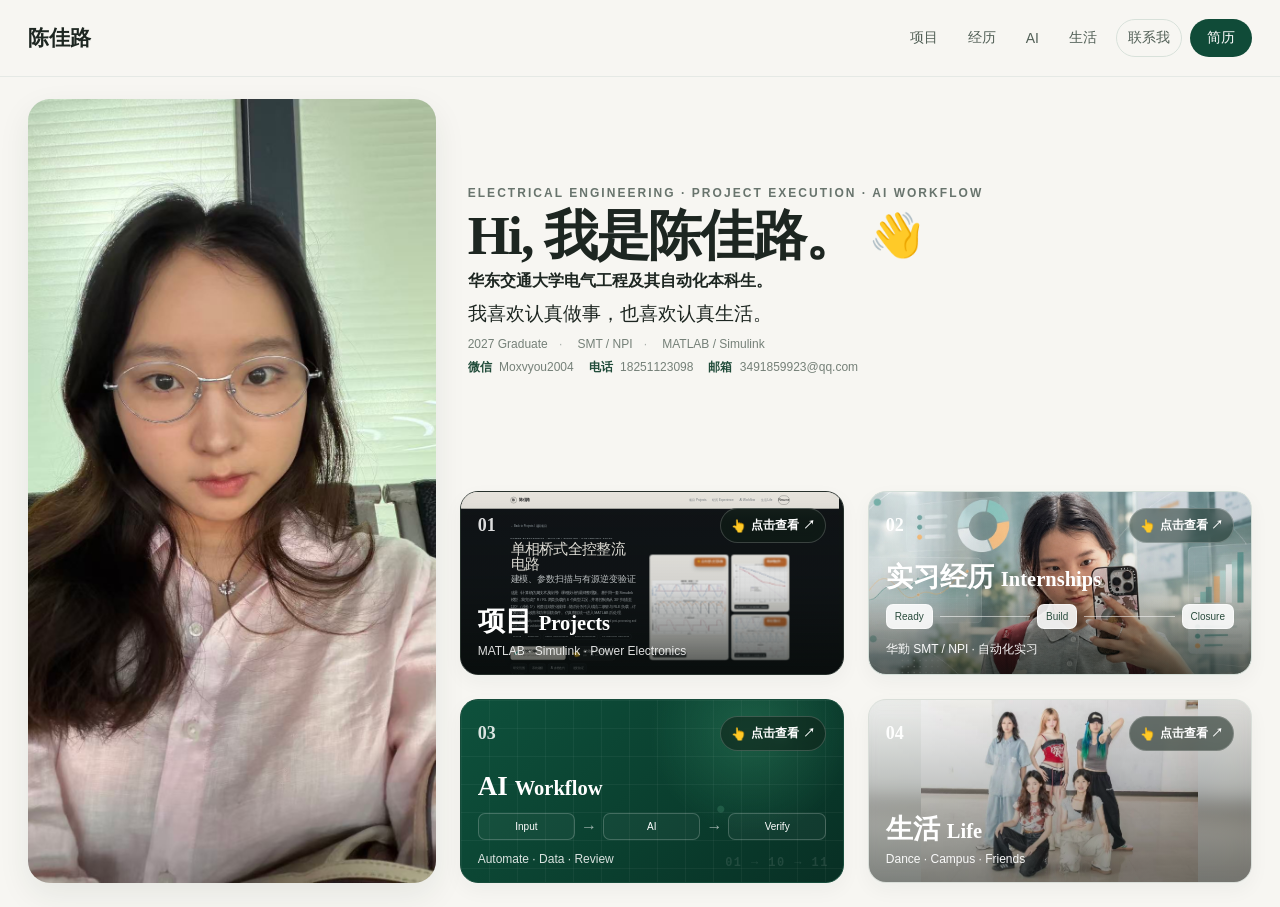
==== index.html @ bb328bc7 "Fix internship card image quality" ====
<!doctype html>
<html lang="zh-CN">
<head>
<meta charset="utf-8">
<meta name="viewport" content="width=device-width,initial-scale=1">
<meta http-equiv="Cache-Control" content="no-cache,no-store,must-revalidate">
<title>陈佳路｜Portfolio</title>
<meta name="description" content="陈佳路的个人作品集：电气工程、项目推进、AI工作流与校园生活。">
<style>
:root{
  --bg:#f7f6f2;--text:#1d2621;--muted:#6f7972;--line:#dde4de;
  --green:#104b38;--soft:#edf3ee;--radius:18px;
}
*{box-sizing:border-box}
html,body{margin:0;padding:0;background:var(--bg);color:var(--text)}
body{font-family:Inter,"PingFang SC","Microsoft YaHei",sans-serif}
a{color:inherit;text-decoration:none}
.wrap{width:min(1320px,calc(100vw - 56px));margin:0 auto}
.site-header{
  position:sticky;top:0;z-index:20;background:rgba(247,246,242,.94);
  backdrop-filter:blur(10px);border-bottom:1px solid #e5e9e5
}
.nav{min-height:76px;display:flex;align-items:center;justify-content:space-between;gap:20px}
.brand{font-family:Georgia,"Songti SC",serif;font-size:21px;font-weight:700}
.navlinks{display:flex;align-items:center;gap:8px;flex-wrap:wrap}
.navlinks a{padding:9px 11px;border-radius:999px;font-size:14px;color:#526057;transition:.2s ease}
.navlinks a:hover{background:#edf2ee;color:#173e2f}
.contact-nav{border:1px solid #d8e1da}
.resume-btn{background:var(--green)!important;color:#fff!important;padding:10px 17px!important}

.home{padding:22px 0 24px}
.home-layout{
  display:grid;
  grid-template-columns:minmax(390px,1.08fr) minmax(0,.96fr) minmax(0,.96fr);
  grid-template-rows:minmax(172px,auto) 184px 184px;
  gap:24px;
  min-height:calc(100vh - 116px);
}
.portrait{
  grid-column:1;grid-row:1 / 4;margin:0;border-radius:22px;overflow:hidden;
  min-height:588px;background:#e9ece8;box-shadow:0 12px 32px rgba(31,49,39,.08)
}
.portrait img{width:100%;height:100%;display:block;object-fit:cover;object-position:center 24%}

.intro{
  grid-column:2 / 4;grid-row:1;display:flex;flex-direction:column;justify-content:center;
  padding:4px 6px 8px 8px;min-width:0
}
.kicker{font-size:12px;letter-spacing:.17em;text-transform:uppercase;color:#68746d;font-weight:700;margin-bottom:9px}
.intro h1{
  margin:0 0 7px;font-family:Georgia,"Songti SC",serif;font-size:54px;line-height:1.02;
  letter-spacing:-.035em;display:flex;align-items:center;gap:12px;flex-wrap:wrap
}
.wave{display:inline-block;transform-origin:72% 72%;font-size:.8em;animation:wave 1.7s ease-in-out infinite}
@keyframes wave{
  0%,100%{transform:rotate(0)}
  12%{transform:rotate(17deg)}24%{transform:rotate(-8deg)}
  36%{transform:rotate(16deg)}48%{transform:rotate(-5deg)}
  60%{transform:rotate(10deg)}72%{transform:rotate(0)}
}
.school{font-size:16px;font-weight:650;margin:0 0 7px}
.intro-line{font-family:Georgia,"Songti SC",serif;font-size:19px;line-height:1.55;margin:0 0 9px;max-width:820px}
.meta,.contact-row{display:flex;flex-wrap:wrap;align-items:center;gap:7px 15px;font-size:12px;color:#758078}
.meta{margin-bottom:8px}
.meta span:not(:last-child)::after{content:" ·";color:#aab0ac;margin-left:8px}
.contact-row b{color:#214c3a;margin-right:4px}
.contact-row a:hover{color:var(--green)}

.card{
  position:relative;overflow:hidden;border-radius:var(--radius);border:1px solid var(--line);
  min-height:184px;background:var(--soft);transition:transform .2s ease,box-shadow .2s ease,border-color .2s ease;
  box-shadow:0 7px 20px rgba(31,49,39,.045)
}
.card:hover{transform:translateY(-4px);box-shadow:0 14px 30px rgba(31,49,39,.105);border-color:#b9c7bd}
.card-bg,.card-shade{position:absolute;inset:0}
.card-content{position:relative;z-index:2;height:100%;display:flex;flex-direction:column;justify-content:space-between;padding:16px 17px}
.card-head{display:flex;align-items:center;justify-content:space-between;gap:12px}
.no{font-family:Georgia,serif;font-size:18px;font-weight:700;color:#617067}
.click{
  display:inline-flex;align-items:center;gap:5px;padding:8px 10px;border-radius:999px;
  background:rgba(255,255,255,.82);border:1px solid rgba(200,214,204,.92);
  color:#315946;font-size:12px;font-weight:700;backdrop-filter:blur(6px)
}
.click .finger{display:inline-block;transition:transform .2s ease}
.card:hover .click .finger{transform:translateX(3px) rotate(-5deg)}
.card h2{
  font-family:Georgia,"Songti SC",serif;font-size:27px;line-height:1.08;margin:0 0 8px;
  display:flex;gap:7px;align-items:baseline;flex-wrap:wrap
}
.card h2 em{font-size:.76em;font-style:normal}
.card p{margin:0;font-size:12px;color:#6b766f}
.project{grid-column:2;grid-row:2;color:#fff;border-color:#27312c}
.project .card-bg{background:#101516;overflow:hidden}
.project-preview{
  position:absolute;inset:0;overflow:hidden;background:#101516;pointer-events:none
}
.project-preview iframe{
  position:absolute;left:0;top:0;width:1680px;height:920px;border:0;
  transform:scale(.255);transform-origin:0 0;pointer-events:none
}
.project .card-shade{
  background:linear-gradient(180deg,rgba(7,12,10,.02) 0%,rgba(7,12,10,.14) 52%,rgba(7,12,10,.70) 100%)
}
.project .no,.project p{color:rgba(255,255,255,.86)}
.project .click,.life .click,.ai .click{
  background:rgba(15,31,23,.56);border-color:rgba(255,255,255,.18);color:#fff
}
.experience{
  grid-column:3;grid-row:2;color:#fff;
  background-image:
    linear-gradient(180deg,rgba(7,17,13,.00) 0%,rgba(7,17,13,.08) 44%,rgba(7,17,13,.56) 100%),
    url("[data-uri]");
  background-size:cover;background-position:62% 42%;background-repeat:no-repeat;background-color:#cfdad4;border-color:#d4ded8
}
.experience:after{
  content:"";position:absolute;inset:0;pointer-events:none;
  background:linear-gradient(180deg,rgba(5,14,10,0) 0%,rgba(5,14,10,0) 58%,rgba(5,14,10,.22) 100%)
}
.flow{display:grid;grid-template-columns:auto 1fr auto 1fr auto;gap:7px;align-items:center;margin:12px 0}
.flow span{padding:6px 8px;border:1px solid #c8d4cb;background:rgba(255,255,255,.72);border-radius:7px;font-size:10px}
.flow i{height:1px;background:#afc0b5}
.experience .no,.experience p{color:rgba(255,255,255,.96)}
.experience h2{color:#fff;text-shadow:0 2px 12px rgba(0,0,0,.20)}
.experience .click{background:rgba(11,34,25,.48);border-color:rgba(255,255,255,.24);color:#fff}
.experience .flow span{background:rgba(255,255,255,.88);border-color:rgba(255,255,255,.50);color:#2a4c3d}
.experience .flow i{background:rgba(255,255,255,.52)}

.ai{
  grid-column:2;grid-row:3;color:#fff;isolation:isolate;
  background:
    radial-gradient(circle at 84% 20%,rgba(114,208,165,.25) 0 4px,transparent 5px),
    radial-gradient(circle at 68% 60%,rgba(114,208,165,.18) 0 3px,transparent 4px),
    linear-gradient(rgba(255,255,255,.045) 1px,transparent 1px),
    linear-gradient(90deg,rgba(255,255,255,.045) 1px,transparent 1px),
    radial-gradient(circle at 76% 18%,rgba(71,168,124,.30),transparent 31%),
    linear-gradient(135deg,#0e513c 0%,#0a3e2e 58%,#082f24 100%);
  background-size:auto,auto,28px 28px,28px 28px,auto,auto;
  border-color:#174c3b
}
.ai:after{
  content:"01  →  10  →  11";position:absolute;right:14px;bottom:12px;z-index:0;
  font:700 12px/1.1 ui-monospace,SFMono-Regular,Menlo,monospace;
  letter-spacing:.12em;color:rgba(255,255,255,.10)
}
.ai .no,.ai p{color:rgba(255,255,255,.85)}
.ai-flow{display:grid;grid-template-columns:1fr auto 1fr auto 1fr;gap:6px;align-items:center;margin:12px 0}
.ai-flow span{padding:7px 5px;text-align:center;border:1px solid rgba(255,255,255,.2);border-radius:7px;font-size:10px;background:rgba(255,255,255,.04)}
.ai-flow b{font-weight:400;opacity:.6}
.life{grid-column:3;grid-row:3;color:#fff;border-color:#d9ded9;background:#dfe4df;isolation:isolate}
.life .card-bg{
  background-image:url("网站素材/crazy练习室合影.jpg");
  background-size:cover;background-position:center 32%;
  filter:blur(10px) saturate(.82);transform:scale(1.08);opacity:.72
}
.life::after{
  content:"";position:absolute;inset:0;z-index:0;
  background-image:url("网站素材/crazy练习室合影.jpg");
  background-size:contain;background-repeat:no-repeat;background-position:center;
  pointer-events:none
}
.life:hover .card-bg{transform:scale(1.10)}
.life .card-shade{z-index:1;background:linear-gradient(180deg,rgba(10,17,13,.02),rgba(10,17,13,.48))}
.life .no,.life p{color:rgba(255,255,255,.95)}
.life .card-content{z-index:2}

.reveal{opacity:0;transform:translateY(12px);animation:reveal .58s cubic-bezier(.22,.7,.25,1) forwards}
.r1{animation-delay:.03s}.r2{animation-delay:.10s}.r3{animation-delay:.17s}.r4{animation-delay:.24s}.r5{animation-delay:.31s}.r6{animation-delay:.38s}
@keyframes reveal{to{opacity:1;transform:none}}

@media(min-width:1051px) and (max-width:1350px){
  .home-layout{grid-template-columns:minmax(350px,1.04fr) minmax(0,.98fr) minmax(0,.98fr)}
  .project-preview iframe{transform:scale(.225)}
}
@media(max-width:1050px){
  .home-layout{grid-template-columns:1.06fr .94fr;grid-template-rows:auto auto 190px 190px;min-height:auto}
  .portrait{grid-column:1;grid-row:1 / 3;min-height:520px}
  .intro{grid-column:2;grid-row:1;padding-left:4px}
  .project{grid-column:2;grid-row:2}
  .experience{grid-column:1;grid-row:3}
  .ai{grid-column:2;grid-row:3}
  .life{grid-column:1 / 3;grid-row:4}
  .intro h1{font-size:44px}
}
@media(max-width:720px){
  .experience{background-position:60% 42%}
  .wrap{width:min(100vw - 28px,1320px)}
  .nav{min-height:70px}
  .navlinks{gap:4px}
  .navlinks a{font-size:12px;padding:7px 8px}
  .home{padding:15px 0 20px}
  .home-layout{grid-template-columns:1fr;grid-template-rows:auto;gap:14px}
  .portrait,.intro,.project,.experience,.ai,.life{grid-column:auto;grid-row:auto}
  .portrait{min-height:430px;aspect-ratio:4/5}
  .intro{padding:4px 2px 9px}
  .intro h1{font-size:39px}
  .intro-line{font-size:17px}
  .card{min-height:184px}
}
@media(prefers-reduced-motion:reduce){
  .wave,.reveal{animation:none!important}.reveal{opacity:1;transform:none}
}
</style>
</head>
<body>
<header class="site-header">
  <div class="wrap nav">
    <a class="brand" href="index.html">陈佳路</a>
    <nav class="navlinks">
      <a href="rectifier-case.html">项目</a>
      <a href="experience.html">经历</a>
      <a href="ai.html">AI</a>
      <a href="life.html">生活</a>
      <a class="contact-nav" href="contact.html">联系我</a>
      <a class="resume-btn" href="resume.html">简历</a>
    </nav>
  </div>
</header>

<main class="wrap home">
  <section class="home-layout">
    <figure class="portrait reveal r1">
      <img src="眼镜照.jpg" alt="陈佳路个人照片">
    </figure>

    <section class="intro reveal r2">
      <div class="kicker">Electrical Engineering · Project Execution · AI Workflow</div>
      <h1>Hi, 我是陈佳路。<span class="wave" aria-label="挥手">👋</span></h1>
      <p class="school">华东交通大学电气工程及其自动化本科生。</p>
      <p class="intro-line">我喜欢认真做事，也喜欢认真生活。</p>
      <div class="meta">
        <span>2027 Graduate</span><span>SMT / NPI</span><span>MATLAB / Simulink</span>
      </div>
      <div class="contact-row">
        <span><b>微信</b> Moxvyou2004</span>
        <a href="tel:18251123098"><b>电话</b> 18251123098</a>
        <a href="mailto:3491859923@qq.com"><b>邮箱</b> 3491859923@qq.com</a>
      </div>
    </section>

    <a class="card project reveal r3" href="rectifier-case.html">
      <div class="card-bg">
        <div class="project-preview" aria-hidden="true">
          <iframe src="rectifier-case.html" title="-1" tabindex="-1" loading="eager"></iframe>
        </div>
      </div><div class="card-shade"></div>
      <div class="card-content">
        <div class="card-head"><span class="no">01</span><span class="click"><span class="finger">👆</span> 点击查看 ↗</span></div>
        <div><h2>项目 <em>Projects</em></h2><p>MATLAB · Simulink · Power Electronics</p></div>
      </div>
    </a>

    <a class="card experience reveal r4" href="experience.html">
      <div class="card-content">
        <div class="card-head"><span class="no">02</span><span class="click"><span class="finger">👆</span> 点击查看 ↗</span></div>
        <div>
          <h2>实习经历 <em>Internships</em></h2>
          <div class="flow"><span>Ready</span><i></i><span>Build</span><i></i><span>Closure</span></div>
          <p>华勤 SMT / NPI · 自动化实习</p>
        </div>
      </div>
    </a>

    <a class="card ai reveal r5" href="ai.html">
      <div class="card-content">
        <div class="card-head"><span class="no">03</span><span class="click"><span class="finger">👆</span> 点击查看 ↗</span></div>
        <div>
          <h2>AI <em>Workflow</em></h2>
          <div class="ai-flow"><span>Input</span><b>→</b><span>AI</span><b>→</b><span>Verify</span></div>
          <p>Automate · Data · Review</p>
        </div>
      </div>
    </a>

    <a class="card life reveal r6" href="life.html">
      <div class="card-bg"></div><div class="card-shade"></div>
      <div class="card-content">
        <div class="card-head"><span class="no">04</span><span class="click"><span class="finger">👆</span> 点击查看 ↗</span></div>
        <div><h2>生活 <em>Life</em></h2><p>Dance · Campus · Friends</p></div>
      </div>
    </a>
  </section>
</main>
</body>
</html>
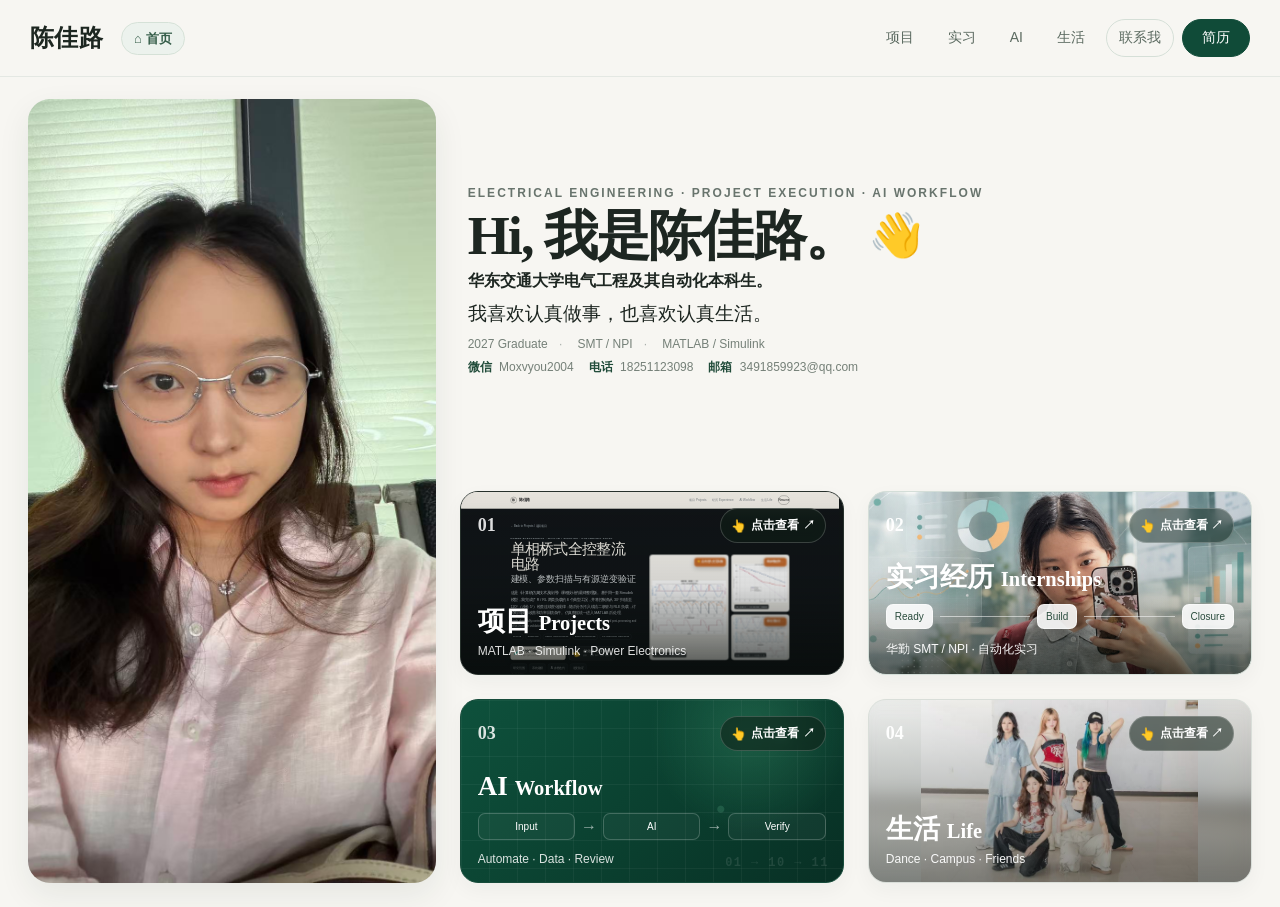
==== commit 170c5698: "Unify sticky site navigation on all pages; fix mobile menu and rename Experience to Internship" ====
--- a/index.html
+++ b/index.html
@@ -200,18 +200,22 @@
   .wave,.reveal{animation:none!important}.reveal{opacity:1;transform:none}
 }
 </style>
+<link rel="stylesheet" href="shared-header.css?v=20261014-unified2">
 </head>
 <body>
-<header class="site-header">
-  <div class="wrap nav">
-    <a class="brand" href="index.html">陈佳路</a>
-    <nav class="navlinks">
-      <a href="rectifier-case.html">项目</a>
-      <a href="experience.html">经历</a>
-      <a href="ai.html">AI</a>
-      <a href="life.html">生活</a>
-      <a class="contact-nav" href="contact.html">联系我</a>
-      <a class="resume-btn" href="resume.html">简历</a>
+<header class="portfolio-header">
+  <div class="portfolio-bar">
+    <div class="portfolio-identity">
+      <a class="portfolio-brand" href="index.html" aria-label="陈佳路，返回主页">陈佳路</a>
+      <a class="portfolio-home" href="index.html" aria-current="page">⌂ 首页</a>
+    </div>
+    <nav class="portfolio-menu" aria-label="个人网站主导航">
+      <a class="portfolio-link" href="projects.html">项目</a>
+      <a class="portfolio-link" href="experience.html">实习</a>
+      <a class="portfolio-link" href="ai.html">AI</a>
+      <a class="portfolio-link" href="life.html">生活</a>
+      <a class="portfolio-link portfolio-contact" href="contact.html">联系我</a>
+      <a class="portfolio-link portfolio-resume" href="resume.html">简历</a>
     </nav>
   </div>
 </header>
@@ -237,10 +241,10 @@
       </div>
     </section>
 
-    <a class="card project reveal r3" href="rectifier-case.html">
+    <a class="card project reveal r3" href="projects.html">
       <div class="card-bg">
         <div class="project-preview" aria-hidden="true">
-          <iframe src="rectifier-case.html" title="-1" tabindex="-1" loading="eager"></iframe>
+          <iframe src="rectifier-case.html" title="项目页面预览" tabindex="-1" loading="lazy"></iframe>
         </div>
       </div><div class="card-shade"></div>
       <div class="card-content">
--- a/shared-header.css
+++ b/shared-header.css
@@ -0,0 +1,74 @@
+/* Shared site navigation: one design across Home, Projects, Internship, AI, Life, Contact, Resume. */
+:root{--portfolio-header-height:76px}
+.portfolio-header,.portfolio-header *{box-sizing:border-box}
+.portfolio-header{
+  position:sticky;top:0;z-index:120;width:100%;
+  background:rgba(247,246,242,.96);
+  -webkit-backdrop-filter:blur(12px);backdrop-filter:blur(12px);
+  border-bottom:1px solid #e4e8e3;
+  font-family:-apple-system,BlinkMacSystemFont,"Segoe UI","PingFang SC","Microsoft YaHei",sans-serif;
+}
+.portfolio-bar{max-width:1380px;min-height:76px;margin:auto;padding:0 30px;display:flex;align-items:center;justify-content:space-between;gap:22px}
+.portfolio-identity{display:flex;align-items:center;gap:18px;min-width:0;flex:none}
+.portfolio-brand{
+  color:#1d2721!important;font-family:Georgia,"Songti SC","STSong",serif!important;
+  font-size:24px!important;font-weight:750!important;line-height:1.2!important;letter-spacing:.015em!important;
+  white-space:nowrap;text-decoration:none!important;padding:0!important;
+}
+.portfolio-home{
+  white-space:nowrap;text-decoration:none!important;color:#365e4a!important;
+  font-size:13px!important;font-weight:600!important;line-height:1!important;
+  border:1px solid #d5e1d7;border-radius:999px;
+  padding:9px 12px!important;background:rgba(234,241,236,.86)
+}
+.portfolio-home:hover{background:#e0eae2}
+.portfolio-menu{display:flex;align-items:center;justify-content:flex-end;gap:8px;min-width:0;flex-wrap:nowrap}
+.portfolio-menu .portfolio-link{
+  display:inline-flex;align-items:center;justify-content:center;flex:none;min-height:38px;
+  padding:9px 12px!important;text-align:center;
+  white-space:nowrap;word-break:keep-all;overflow-wrap:normal;
+  font-size:14px!important;line-height:1.1!important;font-weight:500!important;
+  color:#5b6a60!important;text-decoration:none!important;letter-spacing:0!important;
+  border:1px solid transparent;border-radius:999px;background:transparent;
+  transition:background-color .18s ease,color .18s ease
+}
+.portfolio-menu .portfolio-link:hover{background:#e8eee9;color:#173f30!important}
+.portfolio-menu .portfolio-active:not(.portfolio-resume){
+  color:#174e3b!important;background:#e6eee8;border-color:#d7e4da;font-weight:700!important
+}
+.portfolio-menu .portfolio-contact{border-color:#d5dfd7}
+.portfolio-menu .portfolio-resume{
+  background:#104b38!important;color:#fff!important;border-color:#104b38!important;
+  padding-left:19px!important;padding-right:19px!important
+}
+.portfolio-menu .portfolio-resume:hover{background:#176046!important}
+.portfolio-menu .portfolio-resume.portfolio-active{box-shadow:0 0 0 2px rgba(16,75,56,.15)}
+@media(max-width:760px){
+  :root{--portfolio-header-height:101px}
+  .portfolio-header{background:rgba(247,246,242,.985)}
+  .portfolio-bar{display:grid;grid-template-columns:minmax(0,1fr);gap:0;min-height:0;padding:0 11px 6px}
+  .portfolio-identity{height:52px;justify-content:space-between;gap:12px;padding:0 5px}
+  .portfolio-brand{font-size:21px!important;letter-spacing:0!important}
+  .portfolio-home{font-size:12px!important;padding:8px 11px!important}
+  .portfolio-menu{height:42px;display:grid;grid-template-columns:repeat(6,minmax(0,1fr));gap:2px;width:100%}
+  .portfolio-menu .portfolio-link{
+    min-width:0;min-height:35px;display:flex;
+    padding:8px 1px!important;font-size:13px!important;line-height:1.12!important;
+    white-space:nowrap!important;word-break:keep-all!important;overflow-wrap:normal!important;
+  }
+  .portfolio-menu .portfolio-contact{border-color:#dbe3dc}
+  .portfolio-menu .portfolio-resume{padding:8px 1px!important;border-radius:999px}
+}
+@media(max-width:350px){
+  .portfolio-bar{padding-left:6px;padding-right:6px}
+  .portfolio-menu .portfolio-link{font-size:12px!important}
+}
+@media(prefers-reduced-motion:reduce){.portfolio-menu .portfolio-link{transition:none}}
+/* Keep the existing internship sidebar below the unified header. */
+.internship-page .sidebar{top:var(--portfolio-header-height)!important;height:calc(100vh - var(--portfolio-header-height))!important}
+.internship-page{scroll-padding-top:calc(var(--portfolio-header-height) + 16px)}
+.internship-page section.report,.internship-page .addon-section{scroll-margin-top:calc(var(--portfolio-header-height) + 16px)!important}
+@media(max-width:900px){.internship-page .main{padding-top:22px!important}}
+@media(max-width:720px){
+  .internship-page .sidebar{position:relative!important;top:auto!important;height:auto!important}
+}
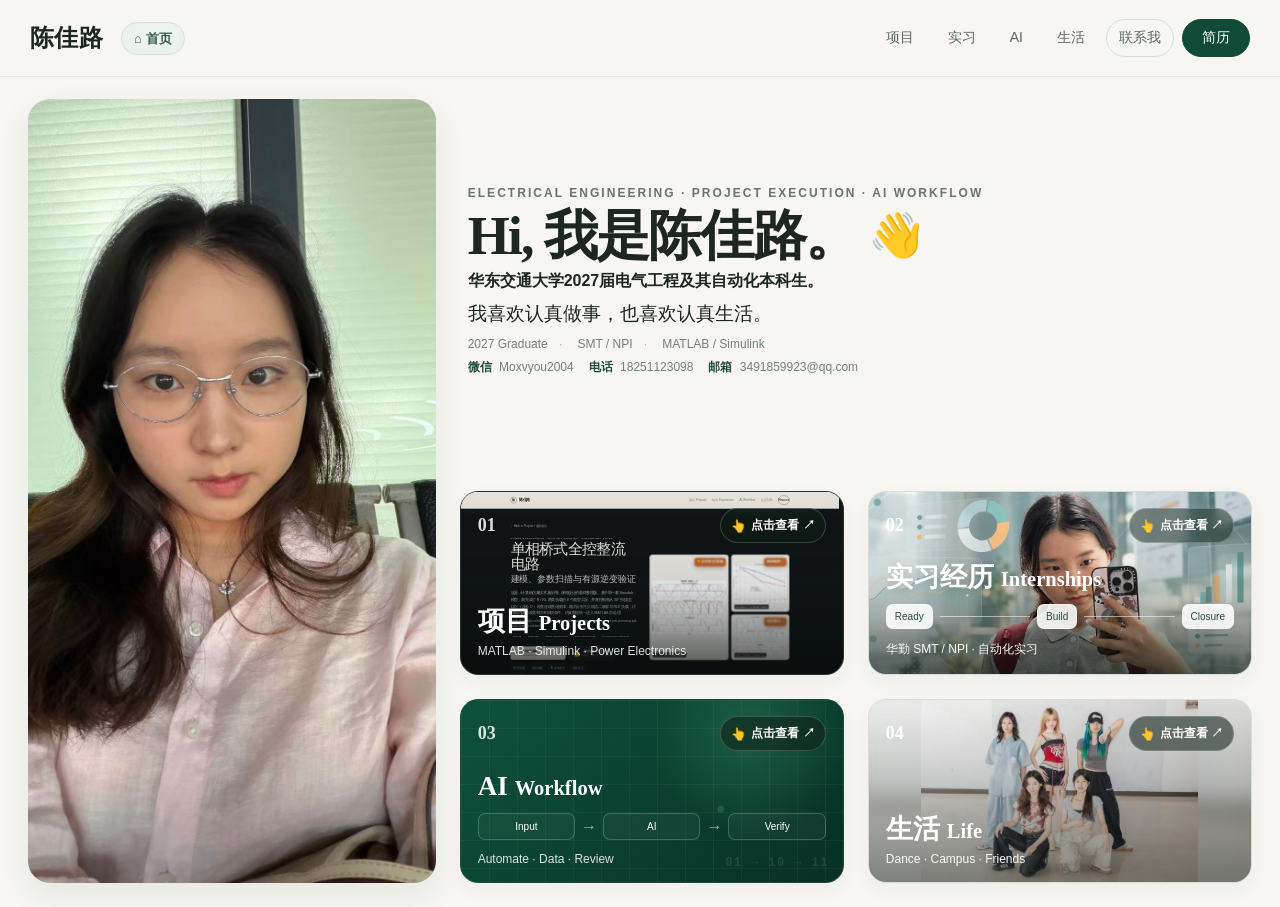
==== commit c798aa24: "Refine graduation intro, correct portfolio numbering and restore verified downtime charts" ====
--- a/index.html
+++ b/index.html
@@ -229,7 +229,7 @@
     <section class="intro reveal r2">
       <div class="kicker">Electrical Engineering · Project Execution · AI Workflow</div>
       <h1>Hi, 我是陈佳路。<span class="wave" aria-label="挥手">👋</span></h1>
-      <p class="school">华东交通大学电气工程及其自动化本科生。</p>
+      <p class="school">华东交通大学2027届电气工程及其自动化本科生。</p>
       <p class="intro-line">我喜欢认真做事，也喜欢认真生活。</p>
       <div class="meta">
         <span>2027 Graduate</span><span>SMT / NPI</span><span>MATLAB / Simulink</span>
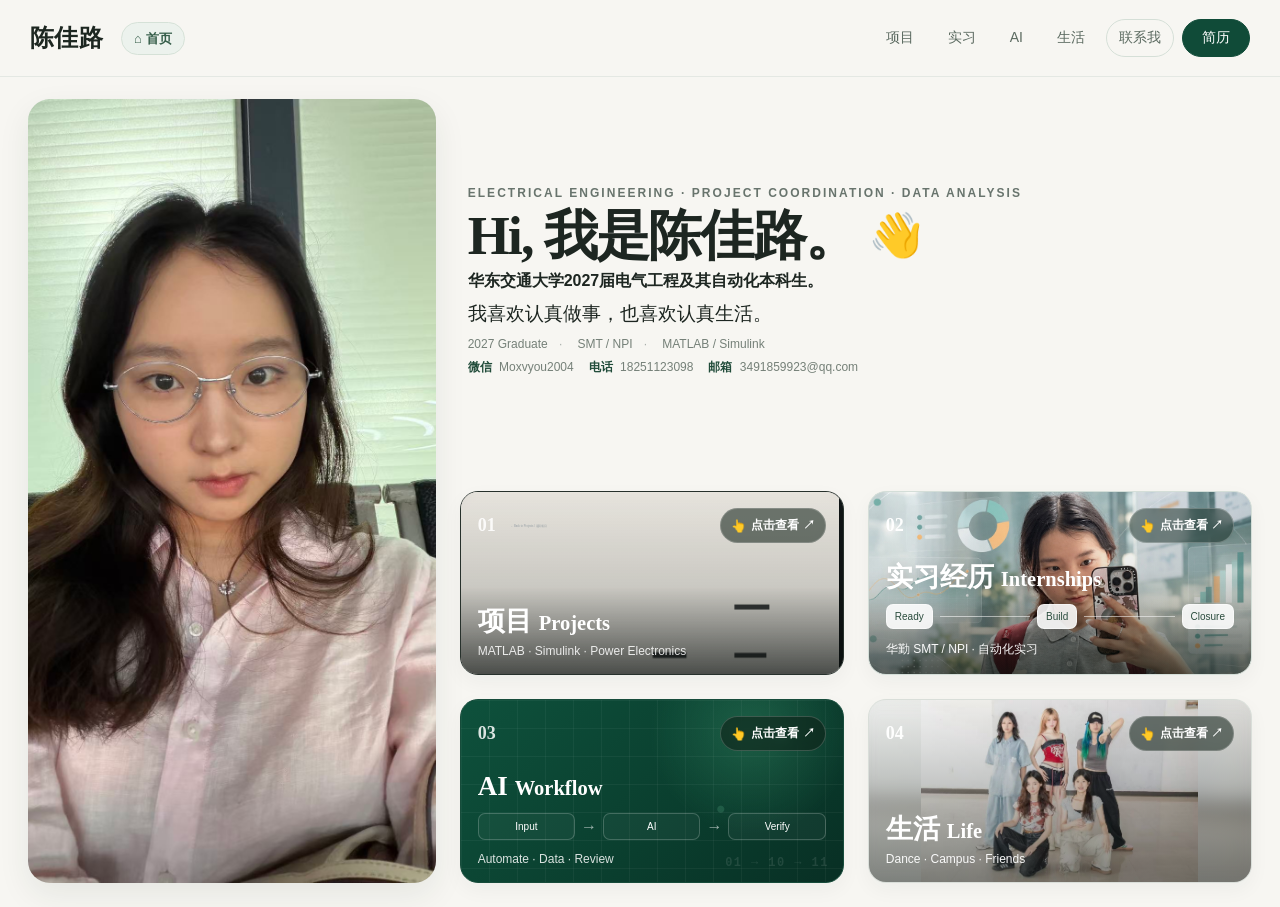
==== commit 1fe63485: "Refine index.html portfolio copy for natural professional tone" ====
--- a/index.html
+++ b/index.html
@@ -5,7 +5,7 @@
 <meta name="viewport" content="width=device-width,initial-scale=1">
 <meta http-equiv="Cache-Control" content="no-cache,no-store,must-revalidate">
 <title>陈佳路｜Portfolio</title>
-<meta name="description" content="陈佳路的个人作品集：电气工程、项目推进、AI工作流与校园生活。">
+<meta name="description" content="陈佳路的个人作品集：电气工程、试产项目推进、数据分析与校园生活。">
 <style>
 :root{
   --bg:#f7f6f2;--text:#1d2621;--muted:#6f7972;--line:#dde4de;
@@ -227,7 +227,7 @@
     </figure>
 
     <section class="intro reveal r2">
-      <div class="kicker">Electrical Engineering · Project Execution · AI Workflow</div>
+      <div class="kicker">Electrical Engineering · Project Coordination · Data Analysis</div>
       <h1>Hi, 我是陈佳路。<span class="wave" aria-label="挥手">👋</span></h1>
       <p class="school">华东交通大学2027届电气工程及其自动化本科生。</p>
       <p class="intro-line">我喜欢认真做事，也喜欢认真生活。</p>
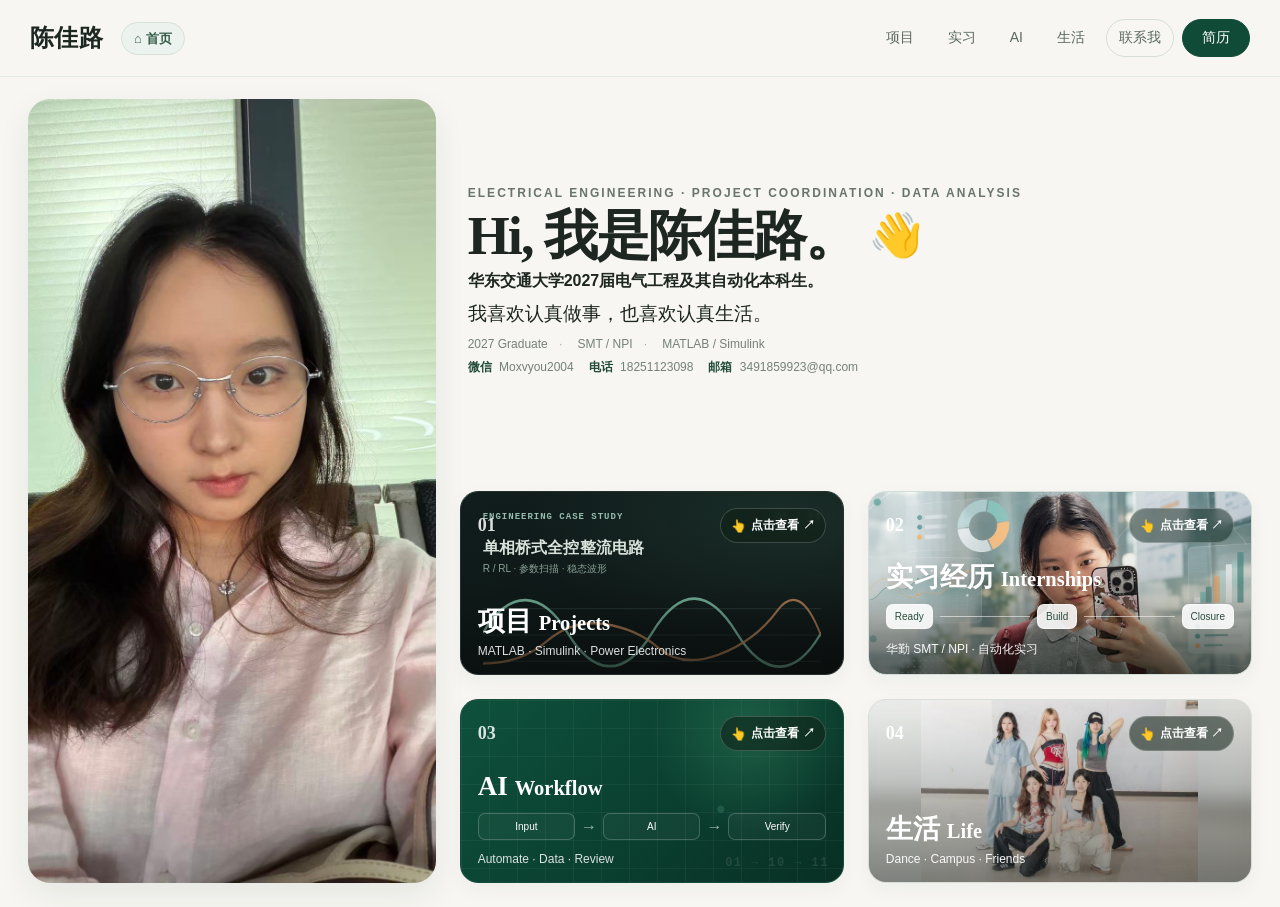
==== commit 5e0131b4: "Optimize portfolio: externalize and deduplicate embedded images, lazy-load assets, lighten project p" ====
--- a/index.html
+++ b/index.html
@@ -109,7 +109,7 @@
   grid-column:3;grid-row:2;color:#fff;
   background-image:
     linear-gradient(180deg,rgba(7,17,13,.00) 0%,rgba(7,17,13,.08) 44%,rgba(7,17,13,.56) 100%),
-    url("[data-uri]");
+    url("assets/home/internship-cover.jpg");
   background-size:cover;background-position:62% 42%;background-repeat:no-repeat;background-color:#cfdad4;border-color:#d4ded8
 }
 .experience:after{
@@ -199,6 +199,13 @@
 @media(prefers-reduced-motion:reduce){
   .wave,.reveal{animation:none!important}.reveal{opacity:1;transform:none}
 }
+
+.project-preview-static{padding:20px 22px 0;background:radial-gradient(ellipse at 87% 18%,rgba(79,154,124,.18),transparent 57%),linear-gradient(145deg,#101e1d,#101516)}
+.project-poster-kicker{display:flex;justify-content:space-between;gap:8px;font:700 9px/1.3 ui-monospace,SFMono-Regular,monospace;letter-spacing:.11em;color:#9cc6b5}
+.project-poster-kicker span{opacity:.5}
+.project-poster-title{margin-top:14px;font-size:16px;font-weight:800;letter-spacing:.01em;color:#ecf6ee}
+.project-poster-subtitle{margin-top:3px;color:#9bb5a9;font-size:10px}
+.project-poster-wave{display:block;width:100%;height:110px;margin-top:4px}
 </style>
 <link rel="stylesheet" href="shared-header.css?v=20261014-unified2">
 </head>
@@ -243,8 +250,15 @@
 
     <a class="card project reveal r3" href="projects.html">
       <div class="card-bg">
-        <div class="project-preview" aria-hidden="true">
-          <iframe src="rectifier-case.html" title="项目页面预览" tabindex="-1" loading="lazy"></iframe>
+        <div class="project-preview project-preview-static" aria-hidden="true">
+          <div class="project-poster-kicker">ENGINEERING CASE STUDY <span>01 / 04</span></div>
+          <div class="project-poster-title">单相桥式全控整流电路</div>
+          <div class="project-poster-subtitle">R / RL · 参数扫描 · 稳态波形</div>
+          <svg class="project-poster-wave" viewBox="0 0 400 100" preserveAspectRatio="none" aria-hidden="true">
+            <path d="M0 26H400M0 50H400M0 74H400" fill="none" stroke="#84a799" stroke-opacity=".18"/>
+            <path d="M0 48C32 7 70 10 100 48S166 91 200 48 268 8 300 48 369 90 400 48" fill="none" stroke="#8bd5b7" stroke-width="2.5" opacity=".9"/>
+            <path d="M0 76Q45 76 75 56T143 40 208 62 278 68 348 28 400 51" fill="none" stroke="#e8a16a" stroke-width="2.2" opacity=".78"/>
+          </svg>
         </div>
       </div><div class="card-shade"></div>
       <div class="card-content">
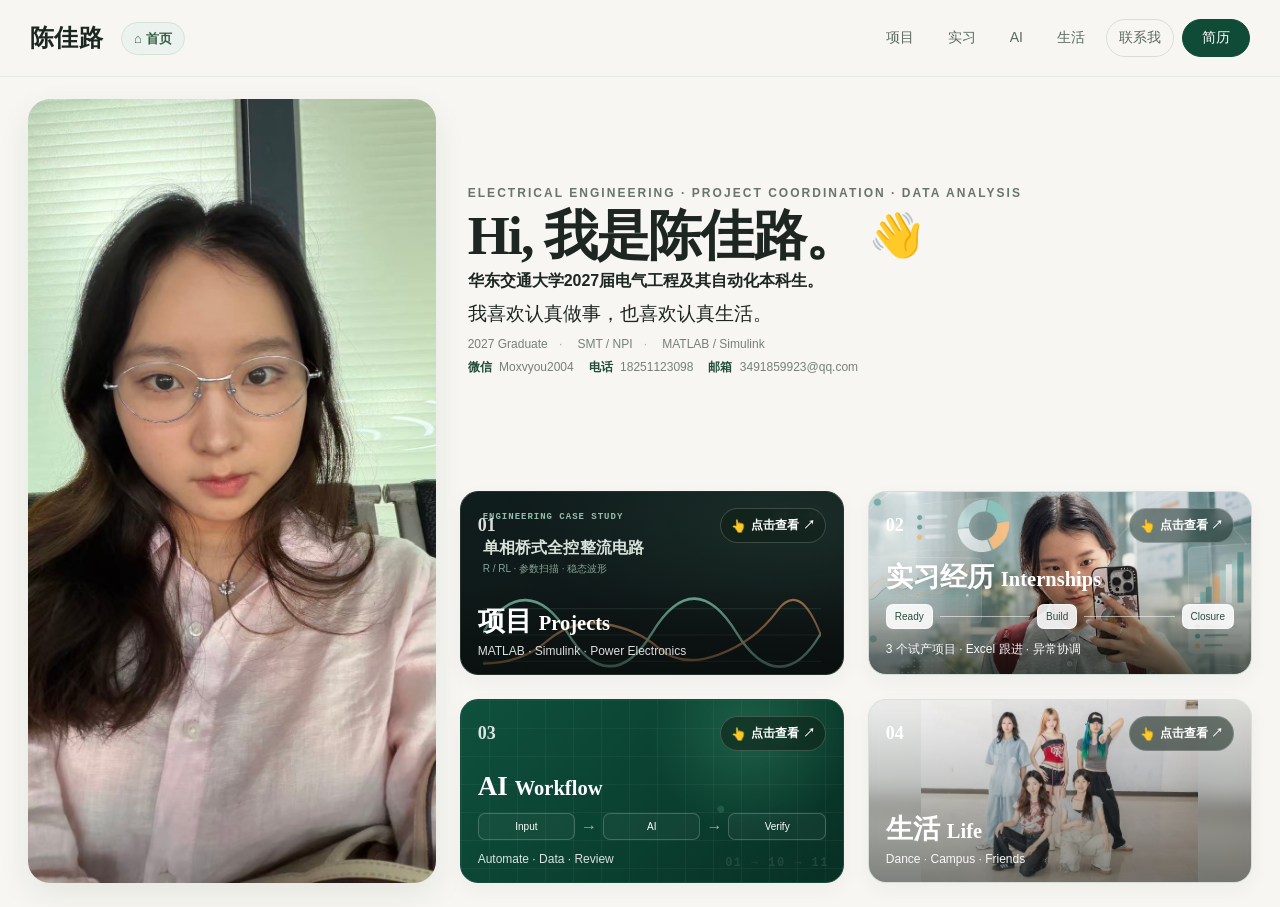
==== commit 8b3282bc: "Align internship homepage card with interview quick-view overview" ====
--- a/index.html
+++ b/index.html
@@ -273,7 +273,7 @@
         <div>
           <h2>实习经历 <em>Internships</em></h2>
           <div class="flow"><span>Ready</span><i></i><span>Build</span><i></i><span>Closure</span></div>
-          <p>华勤 SMT / NPI · 自动化实习</p>
+          <p>3 个试产项目 · Excel 跟进 · 异常协调</p>
         </div>
       </div>
     </a>
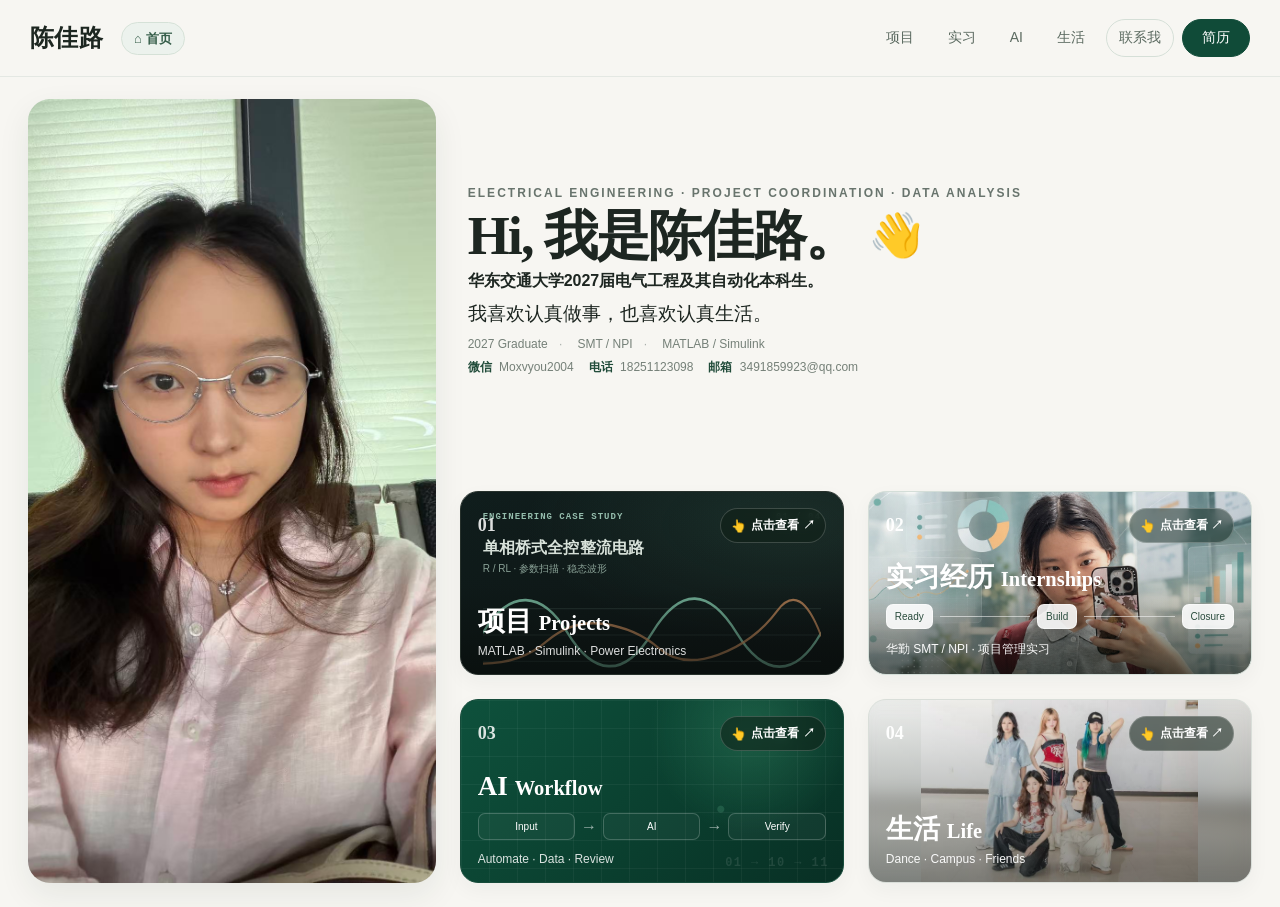
==== commit 3a49c80d: "Restore homepage internship card wording" ====
--- a/index.html
+++ b/index.html
@@ -273,7 +273,7 @@
         <div>
           <h2>实习经历 <em>Internships</em></h2>
           <div class="flow"><span>Ready</span><i></i><span>Build</span><i></i><span>Closure</span></div>
-          <p>3 个试产项目 · Excel 跟进 · 异常协调</p>
+          <p>华勤 SMT / NPI · 项目管理实习</p>
         </div>
       </div>
     </a>
